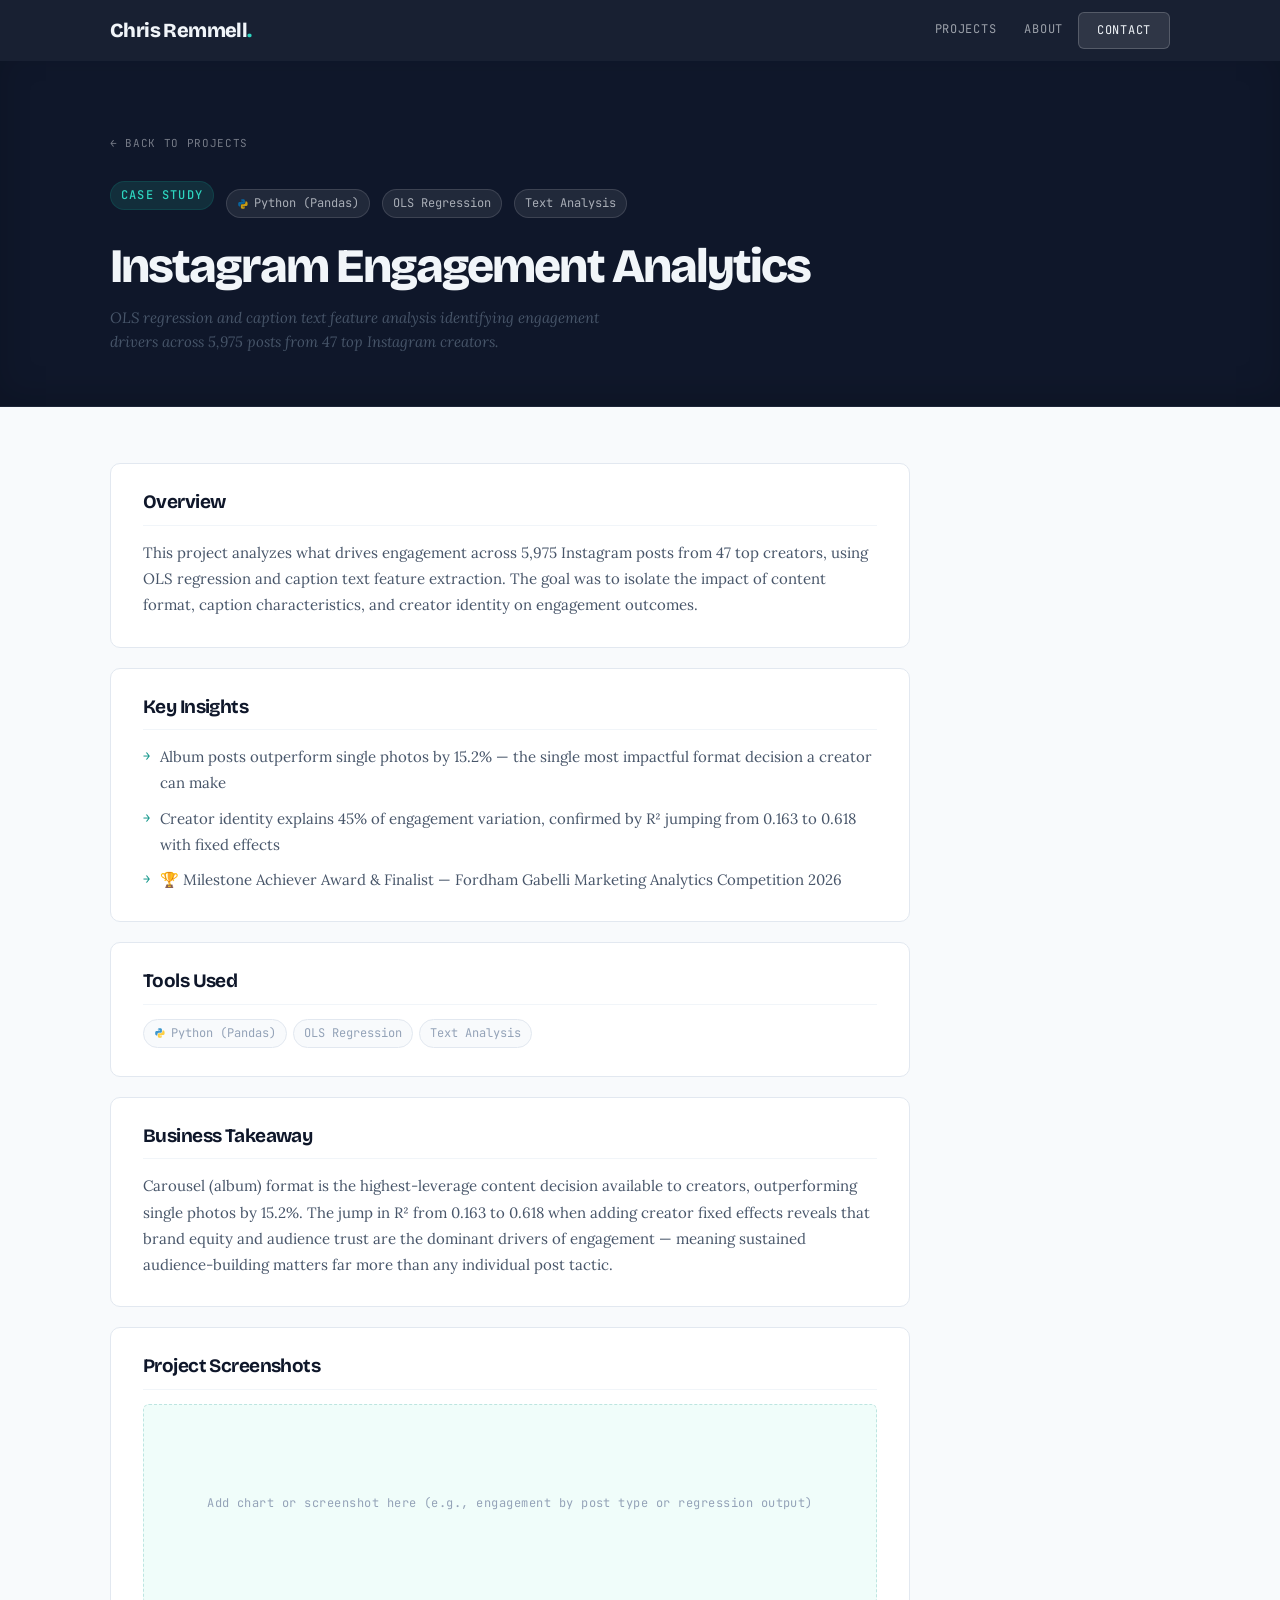
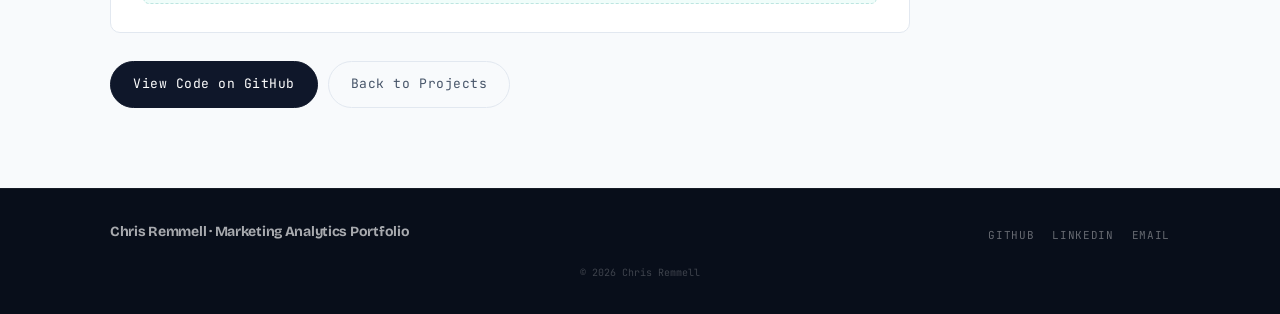
==== projects/instagram-engagement-analytics.html @ 95927207 "Add Instagram Engagement Analytics project page Creates projects/instagram-engagement-analytics.html" ====
<!doctype html>
<html lang="en">
<head>
  <meta charset="UTF-8" />
  <meta name="viewport" content="width=device-width, initial-scale=1.0" />
  <title>Instagram Engagement Analytics | Chris Remmell</title>
  <meta name="description" content="Case study: OLS regression and caption text feature analysis identifying engagement drivers across 5,975 posts from 47 top Instagram creators." />
  <meta property="og:type"        content="article" />
  <meta property="og:url"         content="https://chrisremmell.com/projects/instagram-engagement-analytics.html" />
  <meta property="og:title"       content="Instagram Engagement Analytics | Chris Remmell" />
  <meta property="og:description" content="OLS regression and caption text feature analysis identifying engagement drivers across 5,975 posts from 47 top Instagram creators." />
  <meta property="og:image"       content="https://chrisremmell.com/assets/images/og-preview.jpg" />
  <meta property="og:site_name"   content="Chris Remmell Portfolio" />
  <link rel="canonical" href="https://chrisremmell.com/projects/instagram-engagement-analytics.html" />
  <link rel="stylesheet" href="../styles.css" />
</head>
<body>

  <!-- ── HEADER / NAV ── -->
  <header class="site-header">
    <nav class="container nav" aria-label="Primary">
      <a class="brand" href="../index.html">Chris Remmell<span class="dot">.</span></a>
      <button class="nav-toggle" aria-expanded="false" aria-controls="nav-links">Menu</button>
      <ul id="nav-links" class="nav-links">
        <li><a href="../index.html#projects">Projects</a></li>
        <li><a href="../index.html#about">About</a></li>
        <li class="nav-cta"><a href="../index.html#contact">Contact</a></li>
      </ul>
    </nav>
  </header>

  <main>

    <!-- ── CASE STUDY HEADER ── -->
    <div class="case-header">
      <div class="container">
        <a class="case-back" href="../index.html#projects">← Back to Projects</a>
        <div class="case-meta-row" style="margin-bottom:16px;">
          <span class="project-type case-study">Case Study</span>
          <span class="tool-badge">
            <img src="../assets/images/python.svg" alt="" aria-hidden="true" />
            Python (Pandas)
          </span>
          <span class="tool-badge">OLS Regression</span>
          <span class="tool-badge">Text Analysis</span>
        </div>
        <h1 class="case-title">Instagram Engagement Analytics</h1>
        <p style="font-size:15px;color:var(--text-2);max-width:60ch;font-family:'Lora',serif;font-style:italic;line-height:1.6;">
          OLS regression and caption text feature analysis identifying engagement drivers across 5,975 posts from 47 top Instagram creators.
        </p>
      </div>
    </div>

    <!-- ── CASE STUDY BODY ── -->
    <div class="case-body">
      <div class="container">
        <div class="case-grid">

          <div class="case-section">
            <h2>Overview</h2>
            <p>This project analyzes what drives engagement across 5,975 Instagram posts from 47 top creators, using OLS regression and caption text feature extraction. The goal was to isolate the impact of content format, caption characteristics, and creator identity on engagement outcomes.</p>
          </div>

          <div class="case-section">
            <h2>Key Insights</h2>
            <ul>
              <li>Album posts outperform single photos by 15.2% — the single most impactful format decision a creator can make</li>
              <li>Creator identity explains 45% of engagement variation, confirmed by R² jumping from 0.163 to 0.618 with fixed effects</li>
              <li>🏆 Milestone Achiever Award &amp; Finalist — Fordham Gabelli Marketing Analytics Competition 2026</li>
            </ul>
          </div>

          <div class="case-section">
            <h2>Tools Used</h2>
            <div class="tools" style="margin-bottom:0;">
              <span class="tool-badge">
                <img src="../assets/images/python.svg" alt="" aria-hidden="true" />
                Python (Pandas)
              </span>
              <span class="tool-badge">OLS Regression</span>
              <span class="tool-badge">Text Analysis</span>
            </div>
          </div>

          <div class="case-section">
            <h2>Business Takeaway</h2>
            <p>Carousel (album) format is the highest-leverage content decision available to creators, outperforming single photos by 15.2%. The jump in R² from 0.163 to 0.618 when adding creator fixed effects reveals that brand equity and audience trust are the dominant drivers of engagement — meaning sustained audience-building matters far more than any individual post tactic.</p>
          </div>

          <div class="case-section">
            <h2>Project Screenshots</h2>
            <div class="image-placeholder">Add chart or screenshot here (e.g., engagement by post type or regression output)</div>
          </div>

          <div class="case-actions">
            <a class="button" data-link="instagram_repo" href="#" target="_blank" rel="noopener">View Code on GitHub</a>
            <a class="button button-secondary" href="../index.html#projects">Back to Projects</a>
          </div>

        </div>
      </div>
    </div>

  </main>

  <!-- ── FOOTER ── -->
  <footer class="site-footer">
    <div class="container footer-grid">
      <div class="footer-brand">Chris Remmell · Marketing Analytics Portfolio</div>
      <ul>
        <li><a data-link="github_profile" href="#" target="_blank" rel="noopener">GitHub</a></li>
        <li><a data-link="linkedin_profile" href="#" target="_blank" rel="noopener">LinkedIn</a></li>
        <li><a data-link="email" href="#">Email</a></li>
      </ul>
    </div>
    <p class="copyright">&copy; <span id="year"></span> Chris Remmell</p>
  </footer>

  <script src="../script.js"></script>
</body>
</html>
---- styles.css ----
/* ============================================================
   CHRIS REMMELL — MARKETING ANALYTICS PORTFOLIO
   Design System: Direction A — "The Analyst's Report"
   ============================================================ */

@import url('https://fonts.googleapis.com/css2?family=Bricolage+Grotesque:opsz,wght@12..96,400;12..96,600;12..96,700;12..96,800&family=Lora:ital,wght@0,400;0,500;1,400;1,500&family=JetBrains+Mono:wght@300;400;500&display=swap');

/* ── TOKENS ── */
:root {
  --ink:          #0f172a;
  --ink-2:        #080e1a;
  --ink-3:        #1e293b;
  --rule:         #e2e8f0;
  --rule-soft:    #f1f5f9;
  --text:         #1e293b;
  --text-2:       #475569;
  --text-3:       #94a3b8;
  --paper:        #f8fafc;
  --white:        #ffffff;
  --teal:         #0d9488;
  --teal-light:   #f0fdfa;
  --teal-mid:     #14b8a6;
  --teal-hover:   #0f766e;
  --amber:        #b45309;
  --amber-bg:     #fef3c7;
  --amber-border: rgba(180,83,9,0.2);
  --max:          1060px;
  --r:            10px;
  --r-sm:         6px;
  --r-lg:         16px;
  --shadow-sm:    0 1px 4px rgba(0,0,0,0.06), 0 4px 16px rgba(0,0,0,0.04);
  --shadow-md:    0 4px 12px rgba(0,0,0,0.07), 0 12px 40px rgba(0,0,0,0.06);
  --shadow-card:  0 8px 40px rgba(0,0,0,0.07);
}

/* ── DARK SECTION BRIGHT TEAL OVERRIDE ── */
/* In dark sections, bump teal to a high-contrast value */
.hero-wrap,
.about-wrap,
.section-dark,
.case-header {
  --teal:       #2dd4bf;
  --teal-light: rgba(45,212,191,0.12);
  --teal-mid:   #5eead4;
}

/* ── RESET ── */
*, *::before, *::after { box-sizing: border-box; margin: 0; padding: 0; }
html { scroll-behavior: smooth; font-size: 18px; }

body {
  background: var(--paper);
  color: var(--text);
  font-family: 'Lora', Georgia, serif;
  line-height: 1.75;
  -webkit-font-smoothing: antialiased;
  -moz-osx-font-smoothing: grayscale;
}

img { display: block; max-width: 100%; }
a { color: inherit; }

/* ── LAYOUT ── */
.container {
  width: min(100% - 2.5rem, var(--max));
  margin-inline: auto;
}

/* ── TYPOGRAPHY ── */
h1, h2, h3, h4 {
  font-family: 'Bricolage Grotesque', sans-serif;
  font-weight: 700;
  letter-spacing: -0.03em;
  line-height: 1.08;
  color: var(--ink);
}

h1 { font-size: clamp(42px, 6vw, 72px); font-weight: 800; letter-spacing: -0.04em; line-height: 0.95; }
h2 { font-size: clamp(26px, 3.5vw, 40px); }
h3 { font-size: clamp(18px, 2vw, 22px); letter-spacing: -0.025em; line-height: 1.2; }

p { color: var(--text-2); }

.accent { color: var(--teal); }
.hero-accent { color: var(--teal); }

/* Light text for dark hero background */
.hero-wrap h1,
.hero-wrap h2,
.hero-wrap h3,
.hero-wrap h4 { color: #f1f5f9; }
.hero-wrap .hero-tagline { color: rgba(241,245,249,0.72); }
.hero-wrap .lead         { color: rgba(241,245,249,0.65); }

/* ── EYEBROW LABELS ── */
.eyebrow {
  display: flex;
  align-items: center;
  gap: 10px;
  margin-bottom: 16px;
  font-family: 'JetBrains Mono', monospace;
  font-size: 12px;
  font-weight: 500;
  letter-spacing: 0.14em;
  text-transform: uppercase;
  color: var(--teal);
}
.eyebrow::before {
  content: '';
  display: block;
  width: 20px;
  height: 1px;
  background: var(--teal);
  flex-shrink: 0;
}
.eyebrow-center {
  justify-content: center;
}
.eyebrow-center::before { display: none; }
.eyebrow-center::after {
  content: '';
  display: block;
  width: 20px;
  height: 1px;
  background: var(--teal);
  flex-shrink: 0;
}

/* ── SECTION LABEL (legacy alias) ── */
.section-label {
  font-family: 'JetBrains Mono', monospace;
  font-size: 12px;
  font-weight: 500;
  letter-spacing: 0.14em;
  text-transform: uppercase;
  color: var(--teal);
  margin-bottom: 10px;
  display: block;
}

/* ── SITE HEADER / NAV ── */
.site-header {
  position: sticky;
  top: 0;
  z-index: 200;
  background: rgba(15,23,42,0.96);
  backdrop-filter: blur(16px) saturate(160%);
  border-bottom: 1px solid transparent;
  transition: border-color 0.3s, box-shadow 0.3s;
}
.site-header.raised {
  border-bottom-color: rgba(255,255,255,0.08);
  box-shadow: 0 2px 20px rgba(0,0,0,0.3);
}

.nav {
  display: flex;
  align-items: center;
  justify-content: space-between;
  height: 60px;
}

.brand {
  font-family: 'Bricolage Grotesque', sans-serif;
  font-weight: 800;
  font-size: 20px;
  letter-spacing: -0.03em;
  color: #f1f5f9;
  text-decoration: none;
  transition: color 0.15s;
}
.brand .dot { color: #2dd4bf; }
.brand:hover { color: #2dd4bf; }

.nav-toggle {
  display: none;
  background: transparent;
  border: 1.5px solid rgba(255,255,255,0.2);
  color: rgba(241,245,249,0.65);
  border-radius: var(--r-sm);
  padding: 6px 12px;
  font-family: 'JetBrains Mono', monospace;
  font-size: 12px;
  letter-spacing: 0.06em;
  text-transform: uppercase;
  cursor: pointer;
  transition: border-color 0.15s, color 0.15s;
}
.nav-toggle:hover { border-color: rgba(255,255,255,0.5); color: #f1f5f9; }

.nav-links {
  list-style: none;
  display: flex;
  gap: 2px;
  padding: 0;
  margin: 0;
}
.nav-links a {
  display: block;
  padding: 7px 13px;
  font-family: 'JetBrains Mono', monospace;
  font-size: 12px;
  letter-spacing: 0.06em;
  text-transform: uppercase;
  color: rgba(241,245,249,0.6);
  text-decoration: none;
  border-radius: var(--r-sm);
  transition: color 0.15s, background 0.15s;
}
.nav-links a:hover,
.nav-links a.active {
  color: #2dd4bf;
  background: rgba(45,212,191,0.1);
}
.nav-links .nav-cta a {
  background: rgba(255,255,255,0.1) !important;
  color: #f1f5f9 !important;
  border: 1px solid rgba(255,255,255,0.18) !important;
  padding: 7px 18px;
}
.nav-links .nav-cta a:hover {
  background: #2dd4bf !important;
  color: #0f172a !important;
  border-color: #2dd4bf !important;
}

/* ── HERO ── */
.hero-wrap {
  background: var(--ink);
  border-bottom: 1px solid rgba(255,255,255,0.06);
  padding: 88px 0 80px;
  position: relative;
  overflow: hidden;
}

/* subtle dot-grid */
.hero-wrap::before {
  content: '';
  position: absolute;
  inset: 0;
  z-index: 0;
  pointer-events: none;
  background-image: radial-gradient(circle, rgba(45,212,191,0.12) 1px, transparent 1px);
  background-size: 28px 28px;
  mask-image: radial-gradient(ellipse 65% 80% at 92% 50%, black 5%, transparent 70%);
  -webkit-mask-image: radial-gradient(ellipse 65% 80% at 92% 50%, black 5%, transparent 70%);
}

/* depth gradient — soft teal bloom behind the headshot column */
.hero-wrap::after {
  content: '';
  position: absolute;
  inset: 0;
  z-index: 0;
  pointer-events: none;
  background: radial-gradient(ellipse 50% 70% at 86% 50%, rgba(45,212,191,0.08) 0%, transparent 68%);
}

.hero {
  position: relative;
  z-index: 1;
  display: grid;
  grid-template-columns: 1fr auto;
  gap: 60px;
  align-items: center;
}

.hero-badge {
  display: inline-flex;
  align-items: center;
  gap: 8px;
  background: var(--teal-light);
  border: 1px solid rgba(45,212,191,0.3);
  color: var(--teal);
  padding: 5px 14px;
  border-radius: 100px;
  font-family: 'JetBrains Mono', monospace;
  font-size: 12px;
  letter-spacing: 0.08em;
  margin-bottom: 26px;
  animation: fadeUp 0.65s ease both;
}
.hero-badge::before {
  content: '';
  width: 6px;
  height: 6px;
  border-radius: 50%;
  background: var(--teal-mid);
  flex-shrink: 0;
}

h1.hero-heading {
  margin-bottom: 20px;
  max-width: none;
  width: fit-content;
  animation: fadeUp 0.65s 0.08s ease both;
}

.hero-tagline {
  font-family: 'Lora', serif;
  font-style: italic;
  font-size: clamp(17px, 2vw, 21px);
  color: var(--text-2);
  line-height: 1.55;
  margin-bottom: 14px;
  max-width: 52ch;
  animation: fadeUp 0.65s 0.16s ease both;
}

.lead {
  font-size: 18px;
  color: var(--text-2);
  line-height: 1.8;
  max-width: 52ch;
  margin-bottom: 32px;
  animation: fadeUp 0.65s 0.24s ease both;
}

.button-row {
  display: flex;
  flex-wrap: wrap;
  gap: 10px;
  margin-top: 0;
  animation: fadeUp 0.65s 0.32s ease both;
}

/* ── PROFILE / HEADSHOT ── */
.hero-profile {
  display: flex;
  flex-direction: column;
  align-items: center;
  gap: 14px;
  animation: fadeUp 0.65s 0.4s ease both;
}

.headshot-frame {
  width: 260px;
  height: 260px;
  border-radius: 18px;
  overflow: hidden;
  border: 1px solid rgba(255,255,255,0.1);
  box-shadow: var(--shadow-md);
}
.headshot-frame img {
  width: 100%;
  height: 100%;
  object-fit: cover;
}

.hero-meta { text-align: center; margin-top: 4px; }
.hero-role {
  font-family: 'JetBrains Mono', monospace;
  font-size: 13px;
  font-weight: 500;
  letter-spacing: 0.05em;
  text-transform: uppercase;
  color: var(--text-3);
  margin-bottom: 6px;
}
.hero-school {
  font-family: 'JetBrains Mono', monospace;
  font-size: 14px;
  color: var(--text-3);
  line-height: 1.5;
}

.location-badge {
  margin: 10px auto 0;
  padding: 3px 10px;
  margin-bottom: 0;
  font-size: 11px;
  letter-spacing: 0.06em;
  background: rgba(45,212,191,0.1);
}

.location-badge::before {
  display: none;
}

/* ── BUTTONS ── */
.button {
  display: inline-flex;
  align-items: center;
  gap: 6px;
  padding: 11px 22px;
  border-radius: 100px;
  font-family: 'JetBrains Mono', monospace;
  font-size: 13px;
  letter-spacing: 0.04em;
  text-decoration: none;
  transition: all 0.18s;
  border: 1.5px solid transparent;
  cursor: pointer;
  font-weight: 400;
}

.button          { background: var(--ink); color: var(--white); border-color: var(--ink); }
.button:hover    { background: var(--teal); border-color: var(--teal); transform: translateY(-2px); box-shadow: 0 6px 20px rgba(13,148,136,0.28); }

.button-secondary          { background: transparent; color: var(--text-2); border-color: var(--rule); }
.button-secondary:hover    { border-color: var(--ink); color: var(--ink); transform: translateY(-2px); }

.button-ghost          { background: transparent; color: var(--text-3); border-color: var(--rule); }
.button-ghost:hover    { border-color: var(--text-2); color: var(--text-2); transform: translateY(-2px); }

/* Hero button overrides for dark background */
.hero-wrap .button {
  background: var(--teal);
  border-color: var(--teal);
  color: #0f172a;
}
.hero-wrap .button:hover {
  background: var(--teal-mid);
  border-color: var(--teal-mid);
  color: #0f172a;
  box-shadow: 0 6px 20px rgba(45,212,191,0.3);
}
.hero-wrap .button-secondary {
  background: transparent;
  border-color: rgba(241,245,249,0.25);
  color: rgba(241,245,249,0.78);
}
.hero-wrap .button-secondary:hover {
  border-color: rgba(241,245,249,0.6);
  color: #f1f5f9;
  transform: translateY(-2px);
}

/* ── SECTIONS ── */
.section {
  padding: 80px 0;
}

.section-alt {
  background: var(--paper);
  border-top: 1px solid var(--rule-soft);
  border-bottom: 1px solid var(--rule-soft);
}

.section-white {
  background: var(--white);
  border-top: 1px solid var(--rule-soft);
}

.section-dark {
  background: var(--ink);
  border-top: 1px solid rgba(255,255,255,0.06);
  box-shadow: inset 0 10px 32px rgba(0,0,0,0.2);
}

.section-heading {
  margin-bottom: 8px;
}

/* ── PROJECTS ── */
.projects-intro {
  display: grid;
  grid-template-columns: 1fr 1fr;
  gap: 40px;
  align-items: end;
  margin-bottom: 44px;
}
.projects-intro p {
  font-size: 16px;
  line-height: 1.75;
}

.project-grid {
  display: grid;
  grid-template-columns: repeat(3, 1fr);
  gap: 20px;
}

/* base card */
.card {
  background: var(--white);
  border: 1px solid var(--rule);
  border-radius: var(--r);
  padding: 28px;
}

.project-card {
  background: var(--white);
  border: 1px solid var(--rule);
  border-radius: var(--r);
  padding: 30px 28px;
  display: flex;
  flex-direction: column;
  position: relative;
  overflow: hidden;
  text-decoration: none;
  color: inherit;
  transition: border-color 0.2s, box-shadow 0.2s, transform 0.2s;
}
.project-card::after {
  content: '';
  position: absolute;
  inset: 0;
  pointer-events: none;
  background: linear-gradient(135deg, rgba(13,148,136,0.04) 0%, transparent 60%);
  opacity: 0;
  transition: opacity 0.3s;
}
.project-card:hover {
  border-color: var(--teal);
  box-shadow: var(--shadow-card);
  transform: translateY(-3px);
}

/* type-specific top accent bar */
.project-card:has(.project-type.case-study) { border-top: 3px solid var(--teal); }
.project-card:has(.project-type.campaign)   { border-top: 3px solid var(--amber); }
.project-card:hover::after { opacity: 1; }

/* coming-soon card variant */
.project-card-soon {
  background: var(--paper);
  border: 1.5px dashed var(--rule);
  border-radius: var(--r);
  padding: 30px 28px;
  display: flex;
  flex-direction: column;
  align-items: flex-start;
  justify-content: center;
  min-height: 100%;
  transition: border-color 0.2s, background 0.2s;
}
.project-card-soon:hover {
  border-color: rgba(13,148,136,0.3);
  background: var(--teal-light);
}

.project-type {
  font-family: 'JetBrains Mono', monospace;
  font-size: 12px;
  font-weight: 500;
  letter-spacing: 0.1em;
  text-transform: uppercase;
  padding: 3px 10px;
  border-radius: 100px;
  margin-bottom: 16px;
  display: inline-block;
}
.project-type.case-study {
  color: var(--teal);
  background: var(--teal-light);
  border: 1px solid rgba(13,148,136,0.2);
}
.project-type.campaign {
  color: var(--amber);
  background: var(--amber-bg);
  border: 1px solid var(--amber-border);
}
.project-type.coming-soon {
  color: var(--text-3);
  background: var(--rule-soft);
  border: 1px solid var(--rule);
}

.project-card h3 {
  margin-bottom: 10px;
}
.project-card > p {
  font-size: 15px;
  line-height: 1.7;
  margin-bottom: 18px;
}

.insights {
  list-style: none;
  padding: 0;
  display: flex;
  flex-direction: column;
  gap: 9px;
  margin-bottom: 20px;
  flex: 1;
}
.insights li {
  display: flex;
  gap: 10px;
  align-items: flex-start;
  font-size: 15px;
  color: var(--text-2);
  line-height: 1.55;
}
.insights li::before {
  content: '→';
  color: var(--teal);
  font-family: 'JetBrains Mono', monospace;
  font-size: 13px;
  margin-top: 1px;
  flex-shrink: 0;
}

.tools {
  display: flex;
  flex-wrap: wrap;
  gap: 6px;
  margin-bottom: 20px;
}
.tool-badge {
  font-family: 'JetBrains Mono', monospace;
  font-size: 12px;
  padding: 3px 10px;
  background: var(--paper);
  border: 1px solid var(--rule);
  border-radius: 100px;
  color: var(--text-3);
  display: inline-flex;
  align-items: center;
  gap: 5px;
}
.tool-badge img {
  width: 12px;
  height: 12px;
  object-fit: contain;
  opacity: 0.75;
  flex-shrink: 0;
}

.card-cta {
  font-family: 'JetBrains Mono', monospace;
  font-size: 13px;
  letter-spacing: 0.04em;
  color: var(--teal);
  display: inline-flex;
  align-items: center;
  gap: 5px;
  margin-top: auto;
  transition: gap 0.15s;
  text-decoration: none;
}
.project-card:hover .card-cta { gap: 9px; }

/* ── SKILLS ── */
.skills-layout {
  display: grid;
  grid-template-columns: 1fr 2fr;
  gap: 56px;
  align-items: start;
}
.skills-copy p {
  font-size: 16px;
  line-height: 1.75;
  margin-top: 14px;
}

.tag-list {
  list-style: none;
  padding: 0;
  display: grid;
  grid-template-columns: repeat(4, 1fr);
  gap: 10px;
  margin: 0;
}
.tag-list li {
  background: var(--white);
  border: 1px solid var(--rule);
  border-radius: var(--r-sm);
  padding: 14px 12px;
  text-align: center;
  font-family: 'JetBrains Mono', monospace;
  font-size: 13px;
  font-weight: 500;
  color: var(--ink);
  display: flex;
  flex-direction: column;
  align-items: center;
  gap: 8px;
  transition: border-color 0.18s, box-shadow 0.18s, transform 0.18s;
  cursor: default;
}
.tag-list li:hover {
  border-color: var(--teal-mid);
  box-shadow: 0 4px 16px rgba(13,148,136,0.12);
  transform: translateY(-2px);
}
.tag-list li img {
  width: 22px;
  height: 22px;
  object-fit: contain;
  opacity: 0.8;
}

.cert-spacer {
  grid-column: 2;
  height: 1px;
  background: var(--rule);
  margin-top: 8px;
}
.cert-heading {
  grid-column: 2;
  font-family: 'JetBrains Mono', monospace;
  font-size: 12px;
  font-weight: 700;
  letter-spacing: 0.08em;
  text-transform: uppercase;
  color: var(--teal-mid);
  margin-top: 4px;
}
.cert-list {
  grid-column: 2;
  grid-template-columns: repeat(2, 1fr);
}
.cert-list li {
  justify-content: center;
  font-size: 12px;
  line-height: 1.4;
}

/* ── EDUCATION ── */
.edu-grid {
  display: grid;
  grid-template-columns: 1fr 1fr;
  gap: 20px;
  margin-top: 44px;
}

.edu-card {
  background: var(--white);
  border: 1px solid var(--rule);
  border-radius: var(--r);
  padding: 28px;
}
.edu-card.accent {
  background: var(--teal-light);
  border-color: rgba(13,148,136,0.25);
}

.edu-logo {
  height: 24px;
  width: auto;
  object-fit: contain;
  opacity: 0.75;
  filter: grayscale(15%);
  margin-bottom: 14px;
}

.edu-school {
  font-family: 'Bricolage Grotesque', sans-serif;
  font-weight: 700;
  font-size: 19px;
  letter-spacing: -0.02em;
  color: var(--ink);
  margin-bottom: 2px;
}
.edu-sub {
  font-family: 'JetBrains Mono', monospace;
  font-size: 11px;
  letter-spacing: 0.06em;
  color: var(--text-3);
  text-transform: uppercase;
  margin-bottom: 14px;
}
.edu-degree {
  font-family: 'Bricolage Grotesque', sans-serif;
  font-weight: 600;
  font-size: 16px;
  color: var(--ink);
  margin-bottom: 3px;
}
.edu-dates {
  font-family: 'JetBrains Mono', monospace;
  font-size: 12px;
  color: var(--teal);
  margin-bottom: 18px;
}
.coursework-label {
  font-family: 'JetBrains Mono', monospace;
  font-size: 11px;
  letter-spacing: 0.1em;
  text-transform: uppercase;
  color: var(--text-3);
  margin-bottom: 8px;
}
.course-list {
  list-style: none;
  padding: 0;
  display: flex;
  flex-direction: column;
  gap: 6px;
}
.course-list li {
  display: flex;
  align-items: center;
  gap: 8px;
  font-size: 14px;
  color: var(--text-2);
}
.course-list li::before {
  content: '';
  width: 4px;
  height: 4px;
  border-radius: 50%;
  background: var(--teal-mid);
  flex-shrink: 0;
}

.exp-block {
  grid-column: span 2;
}
.experience-list {
  display: flex;
  flex-direction: column;
  gap: 12px;
}

.experience-card {
  background: var(--bg-soft);
  border: 1px solid var(--rule);
  border-radius: var(--r-sm);
  padding: 16px;
  display: flex;
  align-items: center;
  gap: 16px;
  transition: border-color 0.25s ease, box-shadow 0.25s ease;
}
.experience-card:hover {
  border-color: rgba(13,148,136,0.35);
  box-shadow: 0 6px 18px rgba(15,23,42,0.08);
}

.experience-logo {
  width: 88px;
  height: 52px;
  border: 1px solid var(--rule);
  border-radius: var(--r-sm);
  background: var(--white);
  display: flex;
  align-items: center;
  justify-content: center;
  flex-shrink: 0;
  padding: 8px;
}
.experience-logo img {
  width: 100%;
  height: 100%;
  object-fit: contain;
  opacity: 0.8;
  filter: grayscale(8%);
}

.experience-body {
  display: flex;
  flex-direction: column;
  gap: 4px;
}
.experience-body h3 {
  font-family: 'Bricolage Grotesque', sans-serif;
  font-weight: 700;
  font-size: 17px;
  letter-spacing: -0.02em;
  color: var(--ink);
  margin: 0;
}
.experience-meta {
  margin: 0;
  font-family: 'JetBrains Mono', monospace;
  font-size: 11px;
  letter-spacing: 0.05em;
  color: var(--text-3);
  text-transform: uppercase;
}
.experience-body p {
  margin: 0;
  font-size: 14px;
  line-height: 1.65;
  color: var(--text-2);
}

.certs-wrap {
  grid-column: span 2;
}
.certs-label {
  font-family: 'JetBrains Mono', monospace;
  font-size: 11px;
  letter-spacing: 0.1em;
  text-transform: uppercase;
  color: var(--text-3);
  margin-bottom: 10px;
}
.cert-list {
  list-style: none;
  padding: 0;
  display: grid;
  grid-template-columns: repeat(5, 1fr);
  gap: 10px;
  margin: 0;
}
.cert-list li {
  background: var(--white);
  border: 1px solid var(--rule);
  border-radius: var(--r-sm);
  padding: 12px 12px;
  font-size: 13px;
  color: var(--text-2);
  line-height: 1.4;
  display: flex;
  align-items: flex-start;
  gap: 7px;
  font-family: 'Lora', serif;
}
.cert-list li::before {
  content: '✓';
  color: var(--teal-mid);
  font-size: 12px;
  margin-top: 2px;
  flex-shrink: 0;
  font-family: 'JetBrains Mono', monospace;
}

/* ── ABOUT (dark section) ── */
.about-wrap {
  background: var(--ink);
  padding: 80px 0;
  border-top: 1px solid rgba(255,255,255,0.06);
  box-shadow: inset 0 10px 32px rgba(0,0,0,0.2);
}

.about-grid {
  display: grid;
  gap: 72px;
  grid-template-columns: 1fr 1fr;
  align-items: start;
}

.about-eyebrow {
  display: flex;
  align-items: center;
  gap: 10px;
  margin-bottom: 16px;
  font-family: 'JetBrains Mono', monospace;
  font-size: 12px;
  font-weight: 500;
  letter-spacing: 0.14em;
  text-transform: uppercase;
  color: var(--teal-mid);
}
.about-eyebrow::before {
  content: '';
  display: block;
  width: 20px;
  height: 1px;
  background: var(--teal-mid);
  flex-shrink: 0;
}

.about-heading {
  font-family: 'Bricolage Grotesque', sans-serif;
  font-weight: 700;
  font-size: clamp(24px, 3.5vw, 38px);
  letter-spacing: -0.03em;
  line-height: 1.1;
  color: var(--white);
  margin-bottom: 24px;
}

.about-pull {
  display: flex;
  align-items: flex-start;
  gap: 12px;
  background: rgba(255,255,255,0.05);
  border: 1px solid rgba(255,255,255,0.1);
  border-radius: var(--r);
  padding: 18px 20px;
}
.about-pull-quote {
  font-family: 'Lora', serif;
  font-size: 30px;
  color: var(--teal-mid);
  line-height: 1;
  flex-shrink: 0;
  margin-top: -4px;
}
.about-pull p {
  font-family: 'Lora', serif;
  font-style: italic;
  font-size: 16px;
  line-height: 1.65;
  color: rgba(255,255,255,0.7);
  margin: 0;
}

.about-body {
  display: flex;
  flex-direction: column;
  gap: 16px;
}
.about-body p {
  font-size: 16px;
  line-height: 1.8;
  color: rgba(255,255,255,0.68);
}

/* ── CONTACT ── */
.contact-card {
  background: rgba(255,255,255,0.04);
  border: 1px solid rgba(255,255,255,0.1);
  border-radius: var(--r-lg);
  padding: clamp(32px, 4vw, 48px);
  display: flex;
  gap: 40px;
  justify-content: space-between;
  align-items: flex-end;
  transition: border-color 0.25s, box-shadow 0.25s;
}
.contact-card:hover {
  border-color: rgba(45,212,191,0.28);
  box-shadow: 0 0 48px rgba(45,212,191,0.06), 0 8px 32px rgba(0,0,0,0.2);
}

.contact-card .section-label { color: var(--teal); }
.contact-card h2 { color: #f1f5f9; margin: 10px 0 10px; }
.contact-card > div:first-child p { font-size: 15px; line-height: 1.75; max-width: 48ch; color: rgba(241,245,249,0.65); }

.contact-card .button-row { margin-top: 0; flex-direction: column; align-items: flex-start; }
.contact-card .button-row { flex-direction: row; }

/* Button overrides for dark contact section */
.section-dark .button {
  background: var(--teal);
  border-color: var(--teal);
  color: #0f172a;
}
.section-dark .button:hover {
  background: var(--teal-mid);
  border-color: var(--teal-mid);
  color: #0f172a;
  box-shadow: 0 6px 20px rgba(45,212,191,0.3);
}
.section-dark .button-secondary {
  background: transparent;
  border-color: rgba(241,245,249,0.22);
  color: rgba(241,245,249,0.75);
}
.section-dark .button-secondary:hover {
  border-color: rgba(241,245,249,0.6);
  color: #f1f5f9;
}
.section-dark .button-ghost {
  background: transparent;
  border-color: rgba(241,245,249,0.12);
  color: rgba(241,245,249,0.45);
}
.section-dark .button-ghost:hover {
  border-color: rgba(241,245,249,0.38);
  color: rgba(241,245,249,0.8);
}

/* ── FOOTER ── */
.site-footer {
  background: var(--ink-2);
  border-top: 1px solid rgba(255,255,255,0.06);
  padding: 28px 0;
}

.footer-grid {
  display: flex;
  align-items: center;
  justify-content: space-between;
  gap: 12px;
  flex-wrap: wrap;
}

.footer-brand {
  font-family: 'Bricolage Grotesque', sans-serif;
  font-weight: 700;
  font-size: 14px;
  color: rgba(255,255,255,0.65);
  letter-spacing: -0.02em;
}

.site-footer ul {
  list-style: none;
  padding: 0;
  margin: 0;
  display: flex;
  gap: 18px;
}
.site-footer a {
  font-family: 'JetBrains Mono', monospace;
  font-size: 11px;
  color: rgba(255,255,255,0.38);
  text-decoration: none;
  text-transform: uppercase;
  letter-spacing: 0.06em;
  transition: color 0.15s;
}
.site-footer a:hover { color: rgba(255,255,255,0.75); }

.copyright {
  font-family: 'JetBrains Mono', monospace;
  font-size: 10px;
  color: rgba(255,255,255,0.22);
  text-align: center;
  padding: 16px 0 4px;
  margin: 0;
}

/* ── CASE STUDY PAGE LAYOUT ── */
.case-header {
  background: var(--ink);
  border-bottom: 1px solid rgba(255,255,255,0.06);
  padding: 64px 0 52px;
  box-shadow: inset 0 -10px 32px rgba(0,0,0,0.15);
}
.case-back {
  display: inline-flex;
  align-items: center;
  gap: 6px;
  font-family: 'JetBrains Mono', monospace;
  font-size: 11px;
  letter-spacing: 0.06em;
  text-transform: uppercase;
  color: rgba(241,245,249,0.45);
  text-decoration: none;
  margin-bottom: 28px;
  transition: color 0.15s, gap 0.15s;
}
.case-back:hover { color: var(--teal); gap: 10px; }

.case-title {
  font-family: 'Bricolage Grotesque', sans-serif;
  font-weight: 800;
  font-size: clamp(28px, 4vw, 48px);
  letter-spacing: -0.04em;
  line-height: 1.0;
  color: #f1f5f9;
  margin-bottom: 16px;
}

/* tagline italic under case title */
.case-header p {
  color: rgba(241,245,249,0.6);
}

/* tool badges on dark header */
.case-header .tool-badge {
  background: rgba(255,255,255,0.08);
  border-color: rgba(255,255,255,0.12);
  color: rgba(241,245,249,0.65);
}
.case-meta-row {
  display: flex;
  align-items: center;
  gap: 12px;
  flex-wrap: wrap;
}

.case-body {
  padding: 56px 0 80px;
}
.case-grid {
  display: grid;
  grid-template-columns: 1fr;
  gap: 20px;
  max-width: 800px;
}

.case-section {
  background: var(--white);
  border: 1px solid var(--rule);
  border-radius: var(--r);
  padding: 28px 32px;
  margin-bottom: 0;
}
.case-section h2 {
  font-size: 19px;
  margin-bottom: 14px;
  padding-bottom: 12px;
  border-bottom: 1px solid var(--rule-soft);
}
.case-section p,
.case-section ul {
  font-size: 15px;
  line-height: 1.75;
  color: var(--text-2);
}
.case-section ul {
  padding-left: 0;
  list-style: none;
  display: flex;
  flex-direction: column;
  gap: 9px;
}
.case-section ul li {
  display: flex;
  gap: 10px;
  align-items: flex-start;
}
.case-section ul li::before {
  content: '→';
  color: var(--teal);
  font-family: 'JetBrains Mono', monospace;
  font-size: 12px;
  margin-top: 2px;
  flex-shrink: 0;
}

.image-placeholder {
  min-height: 200px;
  border: 1.5px dashed rgba(13,148,136,0.22);
  border-radius: var(--r-sm);
  display: grid;
  place-items: center;
  color: var(--text-3);
  background: var(--teal-light);
  font-family: 'JetBrains Mono', monospace;
  font-size: 12px;
  letter-spacing: 0.04em;
  padding: 1.5rem;
  text-align: center;
}

.case-actions {
  display: flex;
  gap: 10px;
  padding-top: 8px;
}

/* ── ANIMATIONS ── */
@keyframes fadeUp {
  from { opacity: 0; transform: translateY(18px); }
  to   { opacity: 1; transform: none; }
}

.reveal {
  opacity: 0;
  transform: translateY(20px);
  transition: opacity 0.6s ease, transform 0.6s ease;
}
.reveal.is-visible { opacity: 1; transform: none; }

.reveal-d1 { transition-delay: 0.08s; }
.reveal-d2 { transition-delay: 0.16s; }
.reveal-d3 { transition-delay: 0.24s; }
.reveal-d4 { transition-delay: 0.32s; }

/* ── REDUCED MOTION ── */
@media (prefers-reduced-motion: reduce) {
  html { scroll-behavior: auto; }
  .reveal, .reveal.is-visible, .project-card, .button { transition: none; transform: none; }
  @keyframes fadeUp { from { opacity: 1; } }
}

/* ── RESPONSIVE ── */
@media (max-width: 900px) {
  .hero { grid-template-columns: 1fr; gap: 36px; }
  .hero-profile { flex-direction: row; align-items: center; justify-content: flex-start; }
  .hero-meta { text-align: left; }
  .headshot-frame { width: 80px; height: 80px; border-radius: 50%; }
  .projects-intro { grid-template-columns: 1fr; gap: 12px; }
  .project-grid { grid-template-columns: 1fr; }
  .skills-layout { grid-template-columns: 1fr; gap: 32px; }
  .tag-list { grid-template-columns: repeat(4, 1fr); }
  .edu-grid { grid-template-columns: 1fr; }
  .exp-block, .certs-wrap { grid-column: span 1; }
  .cert-list { grid-template-columns: repeat(2, 1fr); }
  .about-grid { grid-template-columns: 1fr; gap: 36px; }
  .contact-card { flex-direction: column; align-items: flex-start; gap: 28px; }
}

@media (max-width: 640px) {
  .container { width: calc(100% - 2rem); }
  .section, .hero-wrap, .about-wrap { padding-block: 56px; }
  .nav-toggle { display: inline-block; }
  .nav-links {
    display: none;
    position: absolute;
    right: 1rem;
    top: 68px;
    background: #0f172a;
    border: 1px solid rgba(255,255,255,0.1);
    border-radius: var(--r);
    box-shadow: 0 8px 32px rgba(0,0,0,0.4);
    padding: 8px;
    flex-direction: column;
    min-width: 180px;
  }
  .nav-links.open { display: flex; }
  .nav-links a { border-radius: var(--r-sm); padding: 10px 14px; }
  .tag-list { grid-template-columns: repeat(2, 1fr); }
  .experience-card { flex-direction: column; align-items: flex-start; }
  .experience-logo { width: 96px; height: 56px; }
  .cert-list { grid-template-columns: 1fr; }
  .footer-grid { flex-direction: column; align-items: flex-start; }
  .case-header { padding: 48px 0 36px; }
}
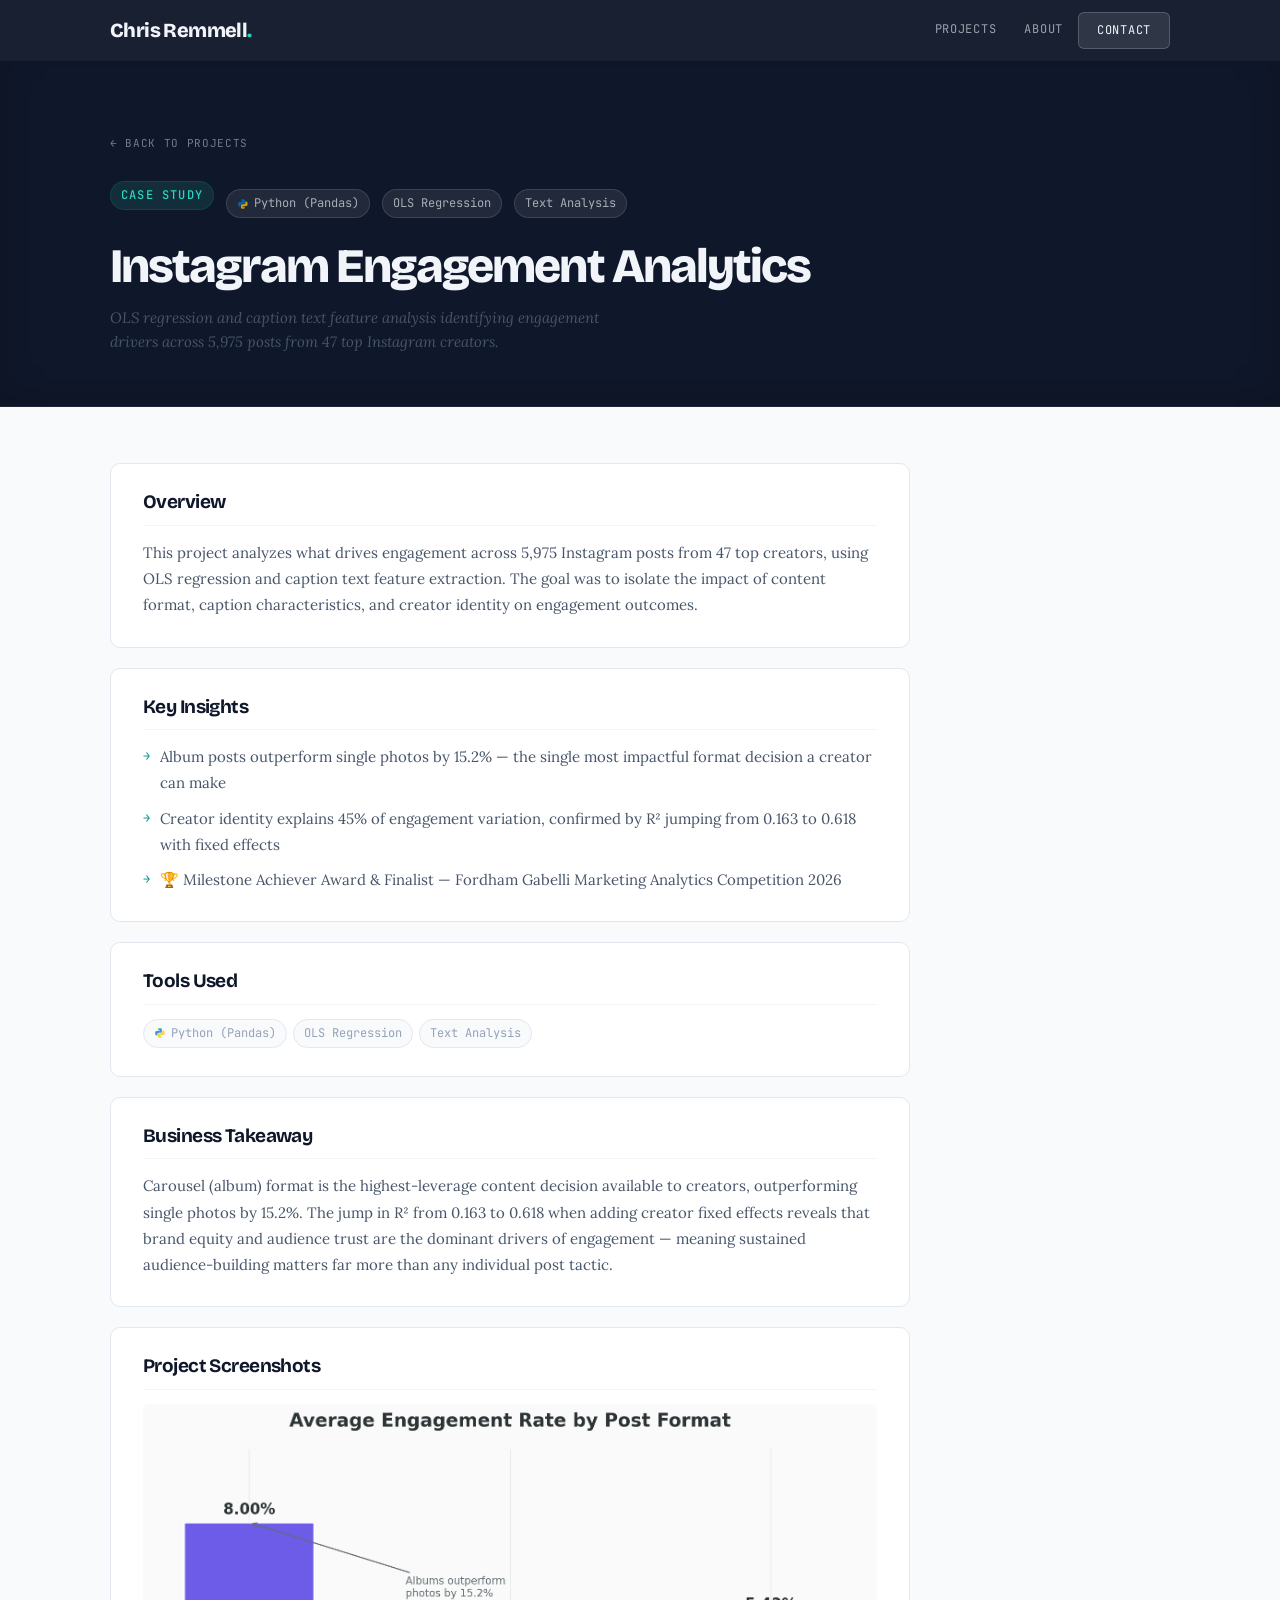
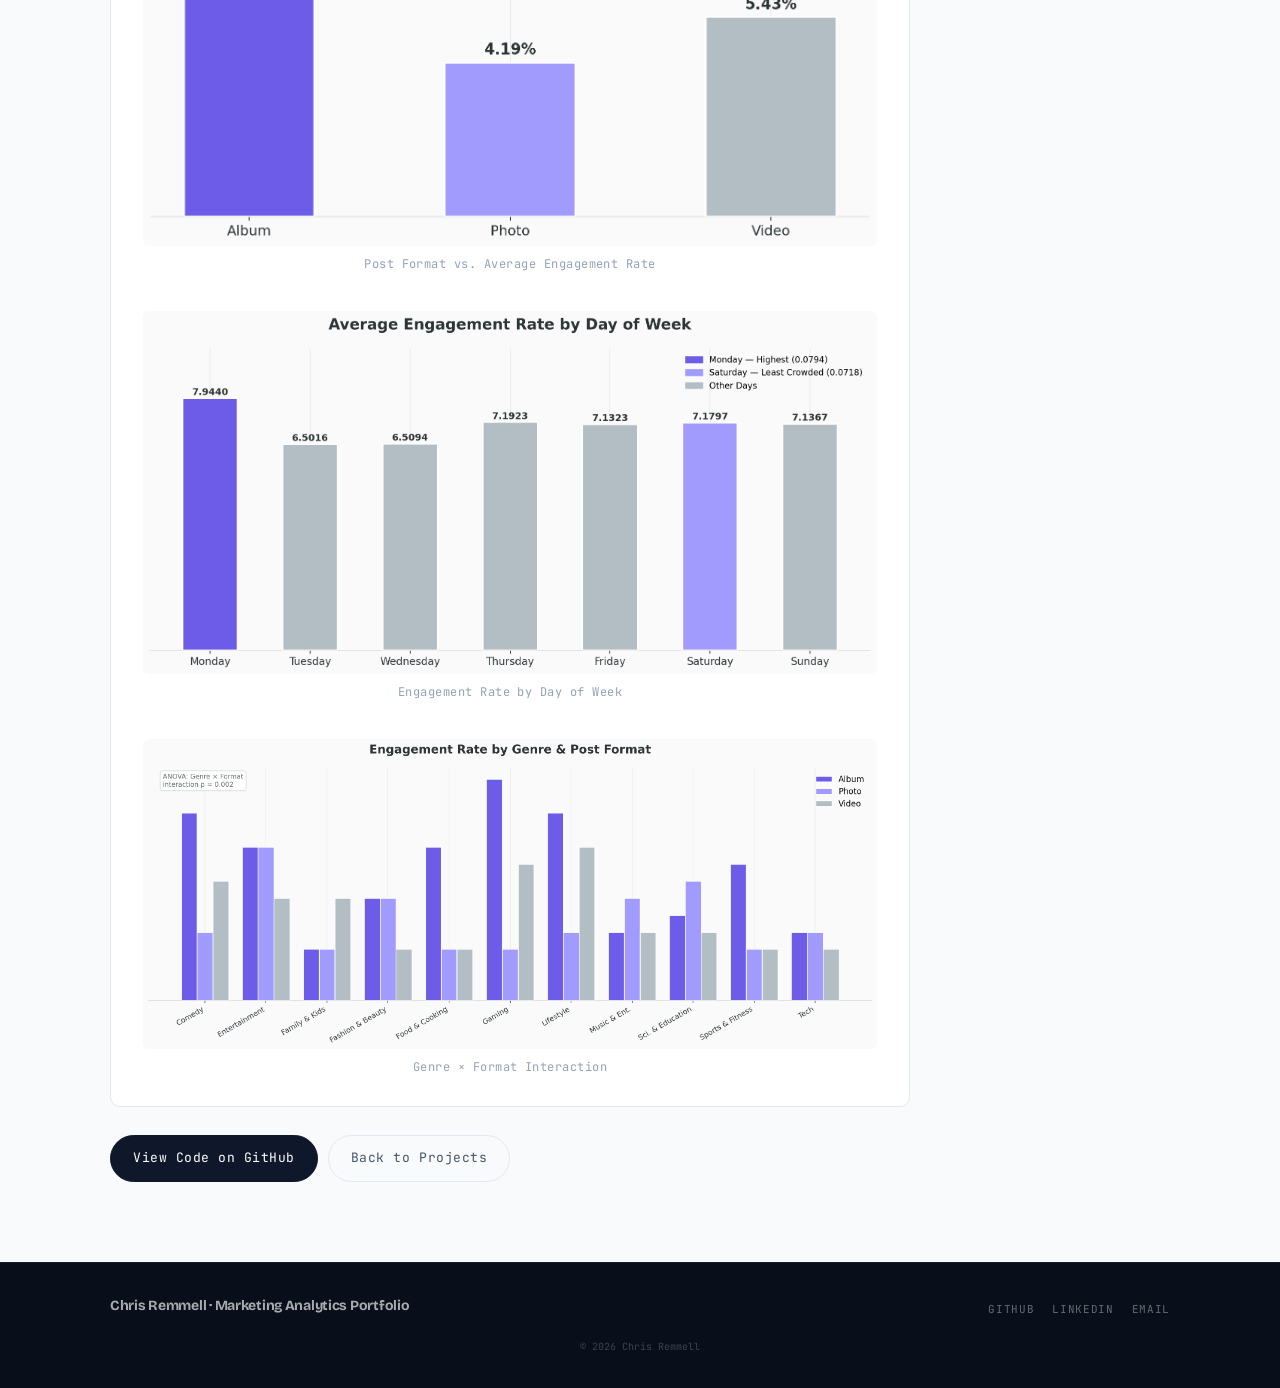
==== commit 7e400ef2: "Add README charts and image styles to Instagram project page Downloads the three analysis charts fro" ====
--- a/projects/instagram-engagement-analytics.html
+++ b/projects/instagram-engagement-analytics.html
@@ -89,7 +89,20 @@
 
           <div class="case-section">
             <h2>Project Screenshots</h2>
-            <div class="image-placeholder">Add chart or screenshot here (e.g., engagement by post type or regression output)</div>
+            <div class="case-img-grid">
+              <figure>
+                <img src="../assets/images/instagram/post_format_engagement.png" alt="Bar chart showing average engagement rate by post format — albums lead single photos by 15.2%" />
+                <figcaption>Post Format vs. Average Engagement Rate</figcaption>
+              </figure>
+              <figure>
+                <img src="../assets/images/instagram/engagement_by_day.png" alt="Line chart showing engagement rate by day of week" />
+                <figcaption>Engagement Rate by Day of Week</figcaption>
+              </figure>
+              <figure>
+                <img src="../assets/images/instagram/genre_format_interaction.png" alt="Grouped bar chart showing genre and post format interaction effects on engagement" />
+                <figcaption>Genre × Format Interaction</figcaption>
+              </figure>
+            </div>
           </div>
 
           <div class="case-actions">
--- a/styles.css
+++ b/styles.css
@@ -1212,6 +1212,32 @@
   text-align: center;
 }
 
+.case-img-grid {
+  display: flex;
+  flex-direction: column;
+  gap: 2rem;
+}
+
+.case-img-grid figure {
+  margin: 0;
+}
+
+.case-img-grid img {
+  width: 100%;
+  border-radius: var(--r-sm);
+  border: 1px solid var(--border);
+  display: block;
+}
+
+.case-img-grid figcaption {
+  margin-top: 8px;
+  font-size: 12px;
+  color: var(--text-3);
+  font-family: 'JetBrains Mono', monospace;
+  letter-spacing: 0.04em;
+  text-align: center;
+}
+
 .case-actions {
   display: flex;
   gap: 10px;
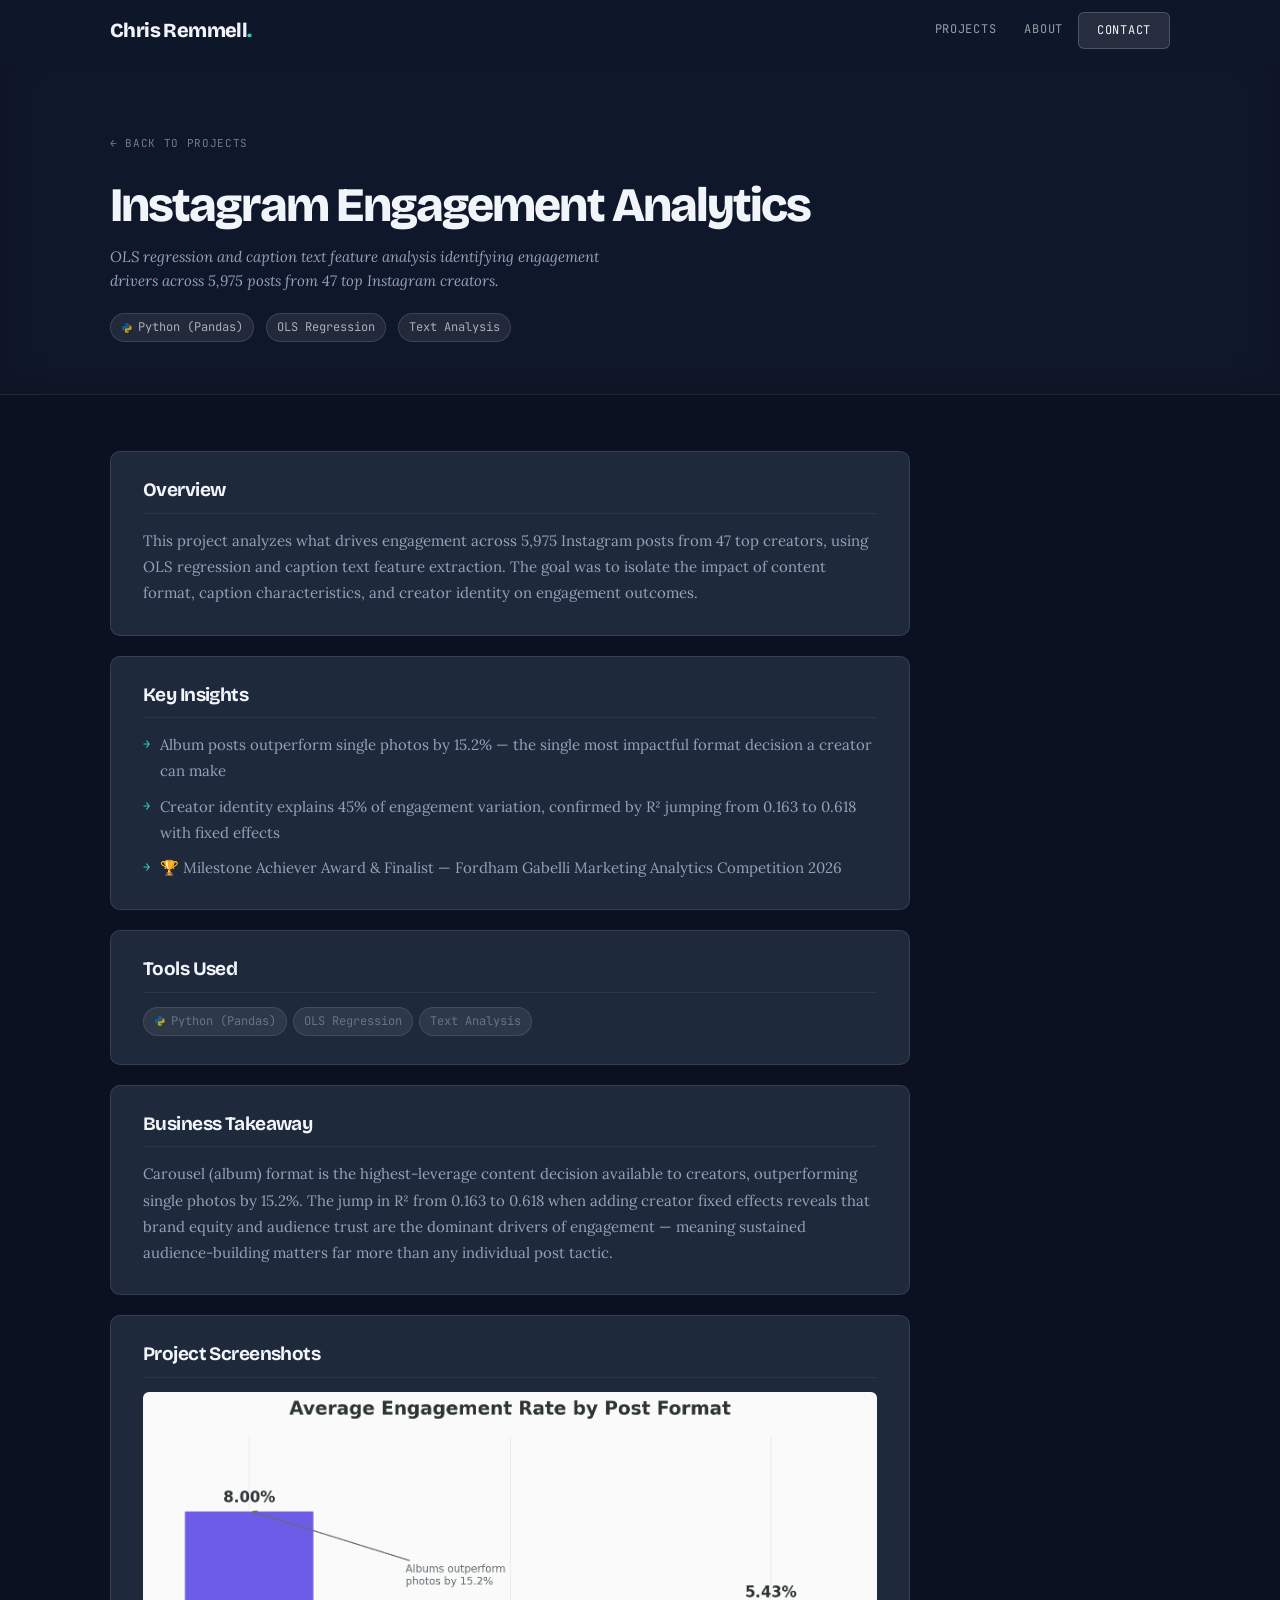
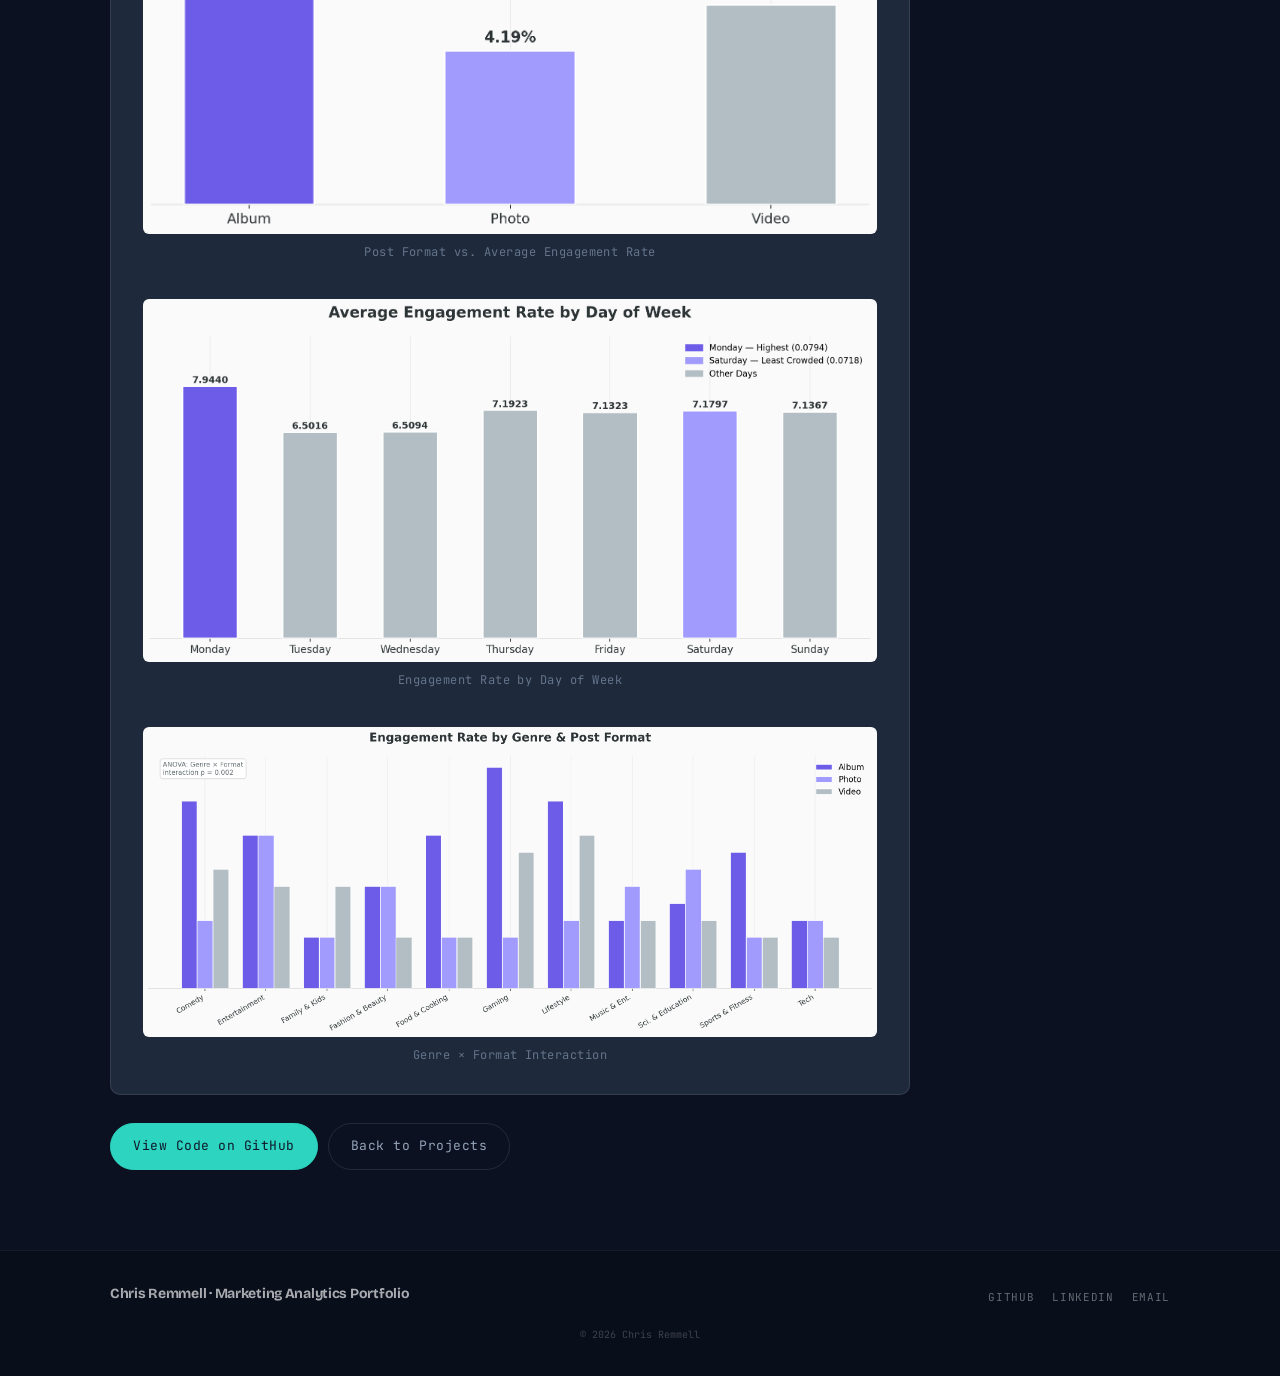
==== commit 32011f8e: "Remove project-type badges from case study headers, move tools below title Drops the Campaign Analyt" ====
--- a/projects/instagram-engagement-analytics.html
+++ b/projects/instagram-engagement-analytics.html
@@ -35,8 +35,11 @@
     <div class="case-header">
       <div class="container">
         <a class="case-back" href="../index.html#projects">← Back to Projects</a>
-        <div class="case-meta-row" style="margin-bottom:16px;">
-          <span class="project-type case-study">Case Study</span>
+        <h1 class="case-title">Instagram Engagement Analytics</h1>
+        <p style="font-size:15px;color:var(--text-2);max-width:60ch;font-family:'Lora',serif;font-style:italic;line-height:1.6;">
+          OLS regression and caption text feature analysis identifying engagement drivers across 5,975 posts from 47 top Instagram creators.
+        </p>
+        <div class="case-meta-row" style="margin-top:20px;">
           <span class="tool-badge">
             <img src="../assets/images/python.svg" alt="" aria-hidden="true" />
             Python (Pandas)
@@ -44,10 +47,6 @@
           <span class="tool-badge">OLS Regression</span>
           <span class="tool-badge">Text Analysis</span>
         </div>
-        <h1 class="case-title">Instagram Engagement Analytics</h1>
-        <p style="font-size:15px;color:var(--text-2);max-width:60ch;font-family:'Lora',serif;font-style:italic;line-height:1.6;">
-          OLS regression and caption text feature analysis identifying engagement drivers across 5,975 posts from 47 top Instagram creators.
-        </p>
       </div>
     </div>
 
--- a/styles.css
+++ b/styles.css
@@ -10,20 +10,20 @@
   --ink:          #0f172a;
   --ink-2:        #080e1a;
   --ink-3:        #1e293b;
-  --rule:         #e2e8f0;
-  --rule-soft:    #f1f5f9;
-  --text:         #1e293b;
-  --text-2:       #475569;
-  --text-3:       #94a3b8;
-  --paper:        #f8fafc;
+  --rule:         rgba(255,255,255,0.1);
+  --rule-soft:    rgba(255,255,255,0.06);
+  --text:         #e2e8f0;
+  --text-2:       #94a3b8;
+  --text-3:       #64748b;
+  --paper:        #0b1120;
   --white:        #ffffff;
-  --teal:         #0d9488;
-  --teal-light:   #f0fdfa;
-  --teal-mid:     #14b8a6;
-  --teal-hover:   #0f766e;
-  --amber:        #b45309;
-  --amber-bg:     #fef3c7;
-  --amber-border: rgba(180,83,9,0.2);
+  --teal:         #2dd4bf;
+  --teal-light:   rgba(45,212,191,0.1);
+  --teal-mid:     #5eead4;
+  --teal-hover:   #99f6e4;
+  --amber:        #f59e0b;
+  --amber-bg:     rgba(245,158,11,0.1);
+  --amber-border: rgba(245,158,11,0.2);
   --max:          1060px;
   --r:            10px;
   --r-sm:         6px;
@@ -33,8 +33,8 @@
   --shadow-card:  0 8px 40px rgba(0,0,0,0.07);
 }
 
-/* ── DARK SECTION BRIGHT TEAL OVERRIDE ── */
-/* In dark sections, bump teal to a high-contrast value */
+/* ── DARK SECTION TEAL OVERRIDE ── */
+/* All sections are dark — keep teal tokens consistent */
 .hero-wrap,
 .about-wrap,
 .section-dark,
@@ -72,7 +72,7 @@
   font-weight: 700;
   letter-spacing: -0.03em;
   line-height: 1.08;
-  color: var(--ink);
+  color: #f1f5f9;
 }
 
 h1 { font-size: clamp(42px, 6vw, 72px); font-weight: 800; letter-spacing: -0.04em; line-height: 0.95; }
@@ -240,7 +240,7 @@
   inset: 0;
   z-index: 0;
   pointer-events: none;
-  background-image: radial-gradient(circle, rgba(45,212,191,0.12) 1px, transparent 1px);
+  background-image: radial-gradient(circle, rgba(255,255,255,0.07) 1px, transparent 1px);
   background-size: 28px 28px;
   mask-image: radial-gradient(ellipse 65% 80% at 92% 50%, black 5%, transparent 70%);
   -webkit-mask-image: radial-gradient(ellipse 65% 80% at 92% 50%, black 5%, transparent 70%);
@@ -253,7 +253,7 @@
   inset: 0;
   z-index: 0;
   pointer-events: none;
-  background: radial-gradient(ellipse 50% 70% at 86% 50%, rgba(45,212,191,0.08) 0%, transparent 68%);
+  background: radial-gradient(ellipse 50% 70% at 86% 50%, rgba(45,212,191,0.12) 0%, transparent 68%);
 }
 
 .hero {
@@ -394,11 +394,11 @@
   font-weight: 400;
 }
 
-.button          { background: var(--ink); color: var(--white); border-color: var(--ink); }
-.button:hover    { background: var(--teal); border-color: var(--teal); transform: translateY(-2px); box-shadow: 0 6px 20px rgba(13,148,136,0.28); }
+.button          { background: var(--teal); color: #0f172a; border-color: var(--teal); }
+.button:hover    { background: var(--teal-mid); border-color: var(--teal-mid); color: #0f172a; transform: translateY(-2px); box-shadow: 0 6px 20px rgba(45,212,191,0.3); }
 
 .button-secondary          { background: transparent; color: var(--text-2); border-color: var(--rule); }
-.button-secondary:hover    { border-color: var(--ink); color: var(--ink); transform: translateY(-2px); }
+.button-secondary:hover    { border-color: rgba(255,255,255,0.4); color: #f1f5f9; transform: translateY(-2px); }
 
 .button-ghost          { background: transparent; color: var(--text-3); border-color: var(--rule); }
 .button-ghost:hover    { border-color: var(--text-2); color: var(--text-2); transform: translateY(-2px); }
@@ -432,24 +432,53 @@
 }
 
 .section-alt {
-  background: var(--paper);
-  border-top: 1px solid var(--rule-soft);
-  border-bottom: 1px solid var(--rule-soft);
+  background-color: #0f172a;
+  background-image:
+    radial-gradient(ellipse 50% 55% at 92% 8%, rgba(45,212,191,0.06) 0%, transparent 65%),
+    radial-gradient(circle, rgba(255,255,255,0.035) 1px, transparent 1px);
+  background-size: auto, 28px 28px;
+  border-top: 1px solid rgba(255,255,255,0.08);
+  border-bottom: 1px solid rgba(255,255,255,0.08);
 }
 
 .section-white {
-  background: var(--white);
-  border-top: 1px solid var(--rule-soft);
+  background-color: #080e1a;
+  background-image:
+    radial-gradient(ellipse 50% 55% at 6% 88%, rgba(45,212,191,0.06) 0%, transparent 65%),
+    radial-gradient(circle, rgba(255,255,255,0.035) 1px, transparent 1px);
+  background-size: auto, 28px 28px;
+  border-top: 1px solid rgba(255,255,255,0.08);
 }
 
 .section-dark {
   background: var(--ink);
-  border-top: 1px solid rgba(255,255,255,0.06);
+  border-top: 1px solid rgba(255,255,255,0.08);
   box-shadow: inset 0 10px 32px rgba(0,0,0,0.2);
 }
 
 .section-heading {
   margin-bottom: 8px;
+}
+
+.projects-note {
+  font-family: 'JetBrains Mono', monospace;
+  font-size: 12px;
+  letter-spacing: 0.04em;
+  color: rgba(241,245,249,0.35);
+}
+
+.project-card-slim {
+  grid-column: 1 / -1;
+  flex-direction: row;
+  align-items: center;
+  gap: 14px;
+  padding: 14px 20px;
+  min-height: auto;
+}
+
+.project-card-slim .project-type {
+  margin-bottom: 0;
+  flex-shrink: 0;
 }
 
 /* ── PROJECTS ── */
@@ -479,11 +508,17 @@
   padding: 28px;
 }
 
+.project-card,
+.project-card-soon {
+  --teal:       #2dd4bf;
+  --teal-light: rgba(45,212,191,0.1);
+  --teal-mid:   #5eead4;
+}
+
 .project-card {
-  background: var(--white);
-  border: 1px solid var(--rule);
+  background: var(--ink-3);
+  border: 1px solid rgba(255,255,255,0.08);
   border-radius: var(--r);
-  padding: 30px 28px;
   display: flex;
   flex-direction: column;
   position: relative;
@@ -492,79 +527,159 @@
   color: inherit;
   transition: border-color 0.2s, box-shadow 0.2s, transform 0.2s;
 }
-.project-card::after {
-  content: '';
-  position: absolute;
-  inset: 0;
-  pointer-events: none;
-  background: linear-gradient(135deg, rgba(13,148,136,0.04) 0%, transparent 60%);
-  opacity: 0;
-  transition: opacity 0.3s;
-}
 .project-card:hover {
-  border-color: var(--teal);
-  box-shadow: var(--shadow-card);
+  border-color: rgba(45,212,191,0.55);
+  box-shadow: 0 8px 40px rgba(0,0,0,0.4), 0 0 64px rgba(45,212,191,0.1);
   transform: translateY(-3px);
 }
 
-/* type-specific top accent bar */
-.project-card:has(.project-type.case-study) { border-top: 3px solid var(--teal); }
-.project-card:has(.project-type.campaign)   { border-top: 3px solid var(--amber); }
 .project-card:hover::after { opacity: 1; }
 
 /* coming-soon card variant */
 .project-card-soon {
-  background: var(--paper);
-  border: 1.5px dashed var(--rule);
+  background: rgba(30,41,59,0.6);
+  border: 1.5px dashed rgba(255,255,255,0.1);
   border-radius: var(--r);
-  padding: 30px 28px;
   display: flex;
   flex-direction: column;
   align-items: flex-start;
-  justify-content: center;
   min-height: 100%;
+  overflow: hidden;
   transition: border-color 0.2s, background 0.2s;
 }
 .project-card-soon:hover {
-  border-color: rgba(13,148,136,0.3);
-  background: var(--teal-light);
+  border-color: rgba(45,212,191,0.3);
+  background: rgba(30,41,59,0.8);
 }
 
 .project-type {
   font-family: 'JetBrains Mono', monospace;
-  font-size: 12px;
+  font-size: 11px;
   font-weight: 500;
   letter-spacing: 0.1em;
   text-transform: uppercase;
-  padding: 3px 10px;
+  padding: 4px 10px;
   border-radius: 100px;
   margin-bottom: 16px;
+  display: inline-flex;
+  align-items: center;
+  gap: 6px;
+}
+.project-type::before {
+  content: '';
   display: inline-block;
+  width: 6px;
+  height: 6px;
+  border-radius: 50%;
+  flex-shrink: 0;
 }
 .project-type.case-study {
   color: var(--teal);
   background: var(--teal-light);
-  border: 1px solid rgba(13,148,136,0.2);
-}
+  border: 1px solid rgba(45,212,191,0.2);
+}
+.project-type.case-study::before  { background: var(--teal); }
 .project-type.campaign {
   color: var(--amber);
   background: var(--amber-bg);
   border: 1px solid var(--amber-border);
 }
+.project-type.campaign::before    { background: var(--amber); }
 .project-type.coming-soon {
   color: var(--text-3);
   background: var(--rule-soft);
   border: 1px solid var(--rule);
 }
-
-.project-card h3 {
-  margin-bottom: 10px;
-}
-.project-card > p {
-  font-size: 15px;
-  line-height: 1.7;
-  margin-bottom: 18px;
-}
+.project-type.coming-soon::before { background: var(--text-3); }
+
+/* ── CARD IMAGE / BODY / FOOTER ── */
+.card-header {
+  padding: 14px 16px 10px;
+}
+
+.card-header .project-type {
+  margin-bottom: 0;
+}
+
+.card-img-wrap {
+  position: relative;
+  aspect-ratio: 16 / 10;
+  overflow: hidden;
+  flex-shrink: 0;
+  width: 100%;
+}
+
+.card-img-wrap img {
+  width: 100%;
+  height: 100%;
+  object-fit: cover;
+  display: block;
+  transition: transform 0.5s ease;
+  will-change: transform;
+  backface-visibility: hidden;
+  -webkit-backface-visibility: hidden;
+  transform: translateZ(0);
+}
+
+.project-card:hover .card-img-wrap img {
+  transform: scale(1.04);
+}
+
+.card-img-placeholder {
+  aspect-ratio: 16 / 10;
+  width: 100%;
+  background: linear-gradient(135deg, rgba(45,212,191,0.05) 0%, rgba(45,212,191,0.12) 100%);
+  flex-shrink: 0;
+  border-bottom: 1.5px dashed rgba(255,255,255,0.08);
+}
+
+.card-body {
+  padding: 16px 16px 14px;
+  display: flex;
+  flex-direction: column;
+  flex: 1;
+}
+
+.card-body h3 {
+  font-size: 16px;
+  line-height: 1.3;
+  color: #f1f5f9;
+  margin-bottom: 7px;
+}
+
+.card-body > p {
+  font-size: 13px;
+  line-height: 1.6;
+  color: rgba(241,245,249,0.55);
+  margin-bottom: 14px;
+  flex: 1;
+}
+
+.card-body .tools {
+  margin-bottom: 0;
+}
+
+.project-card .tool-badge,
+.project-card-soon .tool-badge {
+  background: rgba(255,255,255,0.07);
+  border-color: rgba(255,255,255,0.1);
+  color: rgba(241,245,249,0.55);
+}
+
+.project-card .tool-badge img,
+.project-card-soon .tool-badge img {
+  opacity: 0.45;
+}
+
+.card-footer {
+  padding: 11px 16px;
+  border-top: 1px solid rgba(255,255,255,0.07);
+  display: flex;
+  align-items: center;
+  justify-content: center;
+  background: rgba(0,0,0,0.18);
+}
+
 
 .insights {
   list-style: none;
@@ -602,8 +717,8 @@
   font-family: 'JetBrains Mono', monospace;
   font-size: 12px;
   padding: 3px 10px;
-  background: var(--paper);
-  border: 1px solid var(--rule);
+  background: rgba(255,255,255,0.07);
+  border: 1px solid rgba(255,255,255,0.1);
   border-radius: 100px;
   color: var(--text-3);
   display: inline-flex;
@@ -620,17 +735,17 @@
 
 .card-cta {
   font-family: 'JetBrains Mono', monospace;
-  font-size: 13px;
-  letter-spacing: 0.04em;
-  color: var(--teal);
+  font-size: 11px;
+  letter-spacing: 0.07em;
+  text-transform: uppercase;
+  color: #2dd4bf;
   display: inline-flex;
   align-items: center;
-  gap: 5px;
-  margin-top: auto;
+  gap: 6px;
   transition: gap 0.15s;
   text-decoration: none;
 }
-.project-card:hover .card-cta { gap: 9px; }
+.project-card:hover .card-cta { gap: 10px; }
 
 /* ── SKILLS ── */
 .skills-layout {
@@ -654,15 +769,15 @@
   margin: 0;
 }
 .tag-list li {
-  background: var(--white);
-  border: 1px solid var(--rule);
+  background: #1e293b;
+  border: 1px solid rgba(255,255,255,0.1);
   border-radius: var(--r-sm);
   padding: 14px 12px;
   text-align: center;
   font-family: 'JetBrains Mono', monospace;
   font-size: 13px;
   font-weight: 500;
-  color: var(--ink);
+  color: #e2e8f0;
   display: flex;
   flex-direction: column;
   align-items: center;
@@ -672,7 +787,7 @@
 }
 .tag-list li:hover {
   border-color: var(--teal-mid);
-  box-shadow: 0 4px 16px rgba(13,148,136,0.12);
+  box-shadow: 0 4px 16px rgba(45,212,191,0.1);
   transform: translateY(-2px);
 }
 .tag-list li img {
@@ -717,14 +832,14 @@
 }
 
 .edu-card {
-  background: var(--white);
-  border: 1px solid var(--rule);
+  background: #1e293b;
+  border: 1px solid rgba(255,255,255,0.1);
   border-radius: var(--r);
   padding: 28px;
 }
 .edu-card.accent {
-  background: var(--teal-light);
-  border-color: rgba(13,148,136,0.25);
+  background: rgba(45,212,191,0.07);
+  border-color: rgba(45,212,191,0.2);
 }
 
 .edu-logo {
@@ -741,7 +856,7 @@
   font-weight: 700;
   font-size: 19px;
   letter-spacing: -0.02em;
-  color: var(--ink);
+  color: #f1f5f9;
   margin-bottom: 2px;
 }
 .edu-sub {
@@ -756,7 +871,7 @@
   font-family: 'Bricolage Grotesque', sans-serif;
   font-weight: 600;
   font-size: 16px;
-  color: var(--ink);
+  color: #e2e8f0;
   margin-bottom: 3px;
 }
 .edu-dates {
@@ -816,16 +931,16 @@
   transition: border-color 0.25s ease, box-shadow 0.25s ease;
 }
 .experience-card:hover {
-  border-color: rgba(13,148,136,0.35);
+  border-color: rgba(45,212,191,0.3);
   box-shadow: 0 6px 18px rgba(15,23,42,0.08);
 }
 
 .experience-logo {
   width: 88px;
   height: 52px;
-  border: 1px solid var(--rule);
+  border: 1px solid rgba(255,255,255,0.1);
   border-radius: var(--r-sm);
-  background: var(--white);
+  background: #253347;
   display: flex;
   align-items: center;
   justify-content: center;
@@ -850,7 +965,7 @@
   font-weight: 700;
   font-size: 17px;
   letter-spacing: -0.02em;
-  color: var(--ink);
+  color: #f1f5f9;
   margin: 0;
 }
 .experience-meta {
@@ -888,8 +1003,8 @@
   margin: 0;
 }
 .cert-list li {
-  background: var(--white);
-  border: 1px solid var(--rule);
+  background: #1e293b;
+  border: 1px solid rgba(255,255,255,0.1);
   border-radius: var(--r-sm);
   padding: 12px 12px;
   font-size: 13px;
@@ -1005,7 +1120,7 @@
   transition: border-color 0.25s, box-shadow 0.25s;
 }
 .contact-card:hover {
-  border-color: rgba(45,212,191,0.28);
+  border-color: rgba(45,212,191,0.25);
   box-shadow: 0 0 48px rgba(45,212,191,0.06), 0 8px 32px rgba(0,0,0,0.2);
 }
 
@@ -1013,8 +1128,7 @@
 .contact-card h2 { color: #f1f5f9; margin: 10px 0 10px; }
 .contact-card > div:first-child p { font-size: 15px; line-height: 1.75; max-width: 48ch; color: rgba(241,245,249,0.65); }
 
-.contact-card .button-row { margin-top: 0; flex-direction: column; align-items: flex-start; }
-.contact-card .button-row { flex-direction: row; }
+.contact-card .button-row { margin-top: 0; flex-direction: row; flex-wrap: nowrap; align-items: center; }
 
 /* Button overrides for dark contact section */
 .section-dark .button {
@@ -1158,8 +1272,8 @@
 }
 
 .case-section {
-  background: var(--white);
-  border: 1px solid var(--rule);
+  background: #1e293b;
+  border: 1px solid rgba(255,255,255,0.1);
   border-radius: var(--r);
   padding: 28px 32px;
   margin-bottom: 0;
@@ -1199,7 +1313,7 @@
 
 .image-placeholder {
   min-height: 200px;
-  border: 1.5px dashed rgba(13,148,136,0.22);
+  border: 1.5px dashed rgba(45,212,191,0.2);
   border-radius: var(--r-sm);
   display: grid;
   place-items: center;
@@ -1227,6 +1341,112 @@
   border-radius: var(--r-sm);
   border: 1px solid var(--border);
   display: block;
+  cursor: zoom-in;
+  transition: opacity 0.15s ease;
+}
+
+.case-img-grid img:hover {
+  opacity: 0.88;
+}
+
+/* ── LIGHTBOX ── */
+.lightbox {
+  position: fixed;
+  inset: 0;
+  z-index: 9999;
+  background: rgba(8, 14, 26, 0.93);
+  display: flex;
+  align-items: center;
+  justify-content: center;
+  opacity: 0;
+  pointer-events: none;
+  transition: opacity 0.2s ease;
+}
+
+.lightbox.is-open {
+  opacity: 1;
+  pointer-events: all;
+}
+
+.lightbox-inner {
+  position: relative;
+  max-width: min(90vw, 1100px);
+  width: 100%;
+  display: flex;
+  flex-direction: column;
+  align-items: center;
+  gap: 14px;
+}
+
+.lightbox-img {
+  max-width: 100%;
+  max-height: 80vh;
+  object-fit: contain;
+  border-radius: var(--r-sm);
+  box-shadow: 0 24px 80px rgba(0,0,0,0.6);
+}
+
+.lightbox-caption {
+  font-size: 12px;
+  color: rgba(241,245,249,0.55);
+  font-family: 'JetBrains Mono', monospace;
+  letter-spacing: 0.04em;
+  text-align: center;
+}
+
+.lightbox-counter {
+  font-size: 11px;
+  color: rgba(241,245,249,0.3);
+  font-family: 'JetBrains Mono', monospace;
+  letter-spacing: 0.06em;
+}
+
+.lightbox-close {
+  position: absolute;
+  top: -44px;
+  right: 0;
+  background: none;
+  border: none;
+  color: rgba(241,245,249,0.6);
+  font-size: 28px;
+  line-height: 1;
+  cursor: pointer;
+  padding: 4px 8px;
+  transition: color 0.15s ease;
+}
+
+.lightbox-close:hover {
+  color: #f1f5f9;
+}
+
+.lightbox-nav {
+  position: fixed;
+  top: 50%;
+  transform: translateY(-50%);
+  background: rgba(255,255,255,0.07);
+  border: 1px solid rgba(255,255,255,0.1);
+  color: rgba(241,245,249,0.7);
+  font-size: 22px;
+  line-height: 1;
+  cursor: pointer;
+  padding: 14px 18px;
+  border-radius: var(--r-sm);
+  transition: background 0.15s ease, color 0.15s ease;
+  z-index: 10000;
+}
+
+.lightbox-nav:hover {
+  background: rgba(255,255,255,0.14);
+  color: #f1f5f9;
+}
+
+.lightbox-nav.prev { left: 16px; }
+.lightbox-nav.next { right: 16px; }
+
+.lightbox-nav:disabled {
+  opacity: 0.2;
+  cursor: default;
+  pointer-events: none;
 }
 
 .case-img-grid figcaption {
